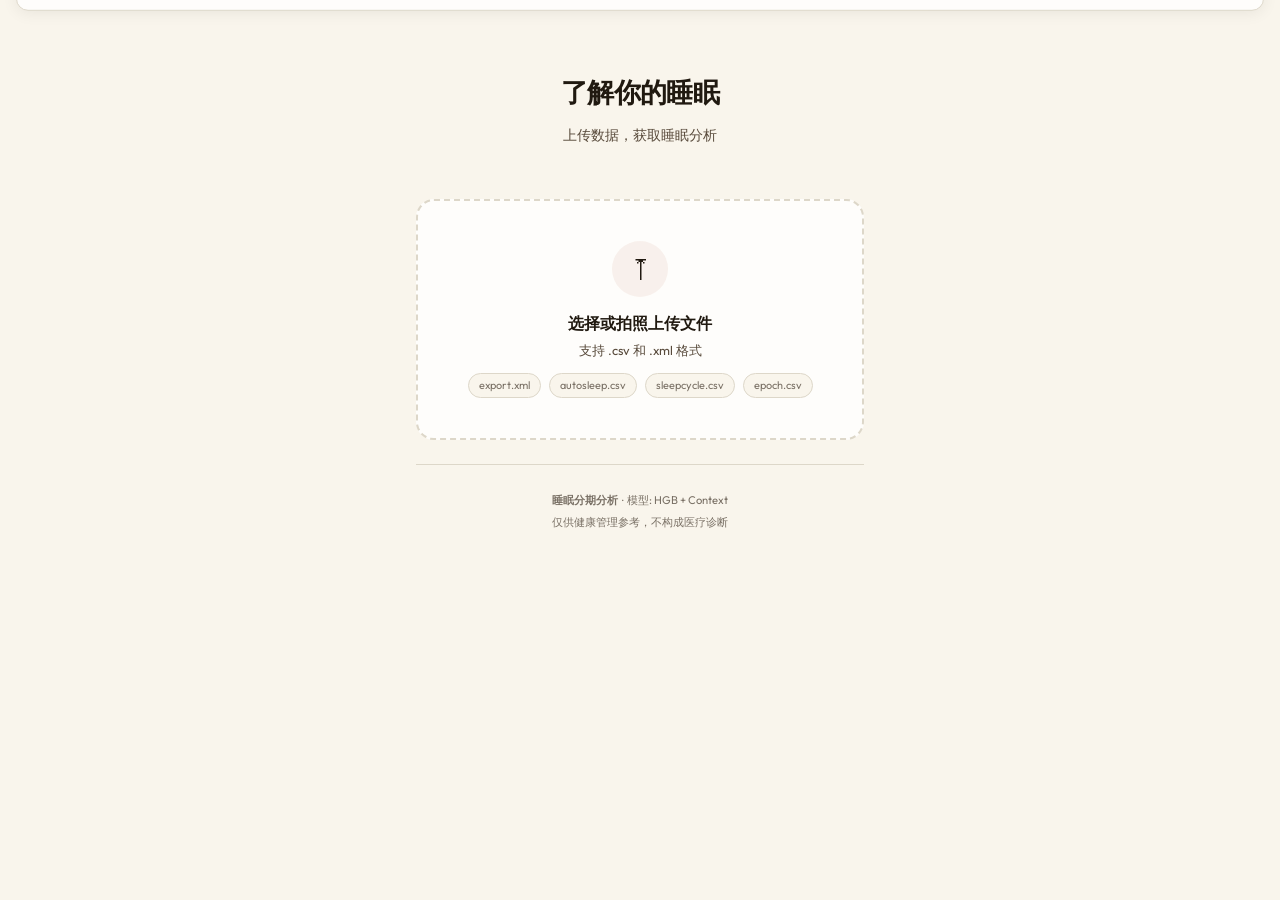
==== templates/mobile.html @ c44fa1e0 "Initial commit: Sleep analysis web app Co-Authored-By: Claude Opus 4.7 <noreply@anthropic.com>" ====
<!DOCTYPE html>
<html lang="zh-CN">
<head>
<meta charset="UTF-8">
<meta name="viewport" content="width=device-width, initial-scale=1.0, user-scalable=no">
<title>睡眠分析 — 移动端</title>
<link href="https://fonts.googleapis.com/css2?family=Sora:wght@500;600;700&family=Outfit:wght@400;500;600&display=swap" rel="stylesheet">
<style>
/* ── Design System: Premium Warm (Mobile) ── */
:root {
  --bg-cream: oklch(0.97 0.012 85);
  --bg-surface: oklch(0.99 0.005 85);
  --bg-card: oklch(0.995 0.003 85);
  --text-primary: oklch(0.22 0.02 75);
  --text-secondary: oklch(0.42 0.03 70);
  --text-muted: oklch(0.55 0.02 75);
  --accent: oklch(0.58 0.17 35);
  --accent-hover: oklch(0.52 0.15 35);
  --border: oklch(0.88 0.02 85);
  --shadow-sm: 0 1px 4px oklch(0 0 0 / 0.06);
  --shadow: 0 2px 16px oklch(0 0 0 / 0.07);
  --radius-sm: 8px;
  --radius: 12px;
  --radius-lg: 18px;
  --font-heading: 'Sora', -apple-system, sans-serif;
  --font-body: 'Outfit', 'Microsoft YaHei', 'PingFang SC', sans-serif;
  --ease: cubic-bezier(0.16, 1, 0.3, 1);
  --wake: #E8904C;
  --nrem: #5DAF8B;
  --rem: #8B7EC8;
  --success: #5DAF8B;
  --warning: #E8904C;
  --danger: #D35D47;
}

* { margin:0; padding:0; box-sizing:border-box; }
html { scroll-behavior: smooth; }
body {
  font-family: var(--font-body);
  background: var(--bg-cream);
  color: var(--text-primary);
  min-height: 100dvh;
  line-height: 1.6;
  -webkit-font-smoothing: antialiased;
  -webkit-tap-highlight-color: transparent;
}

.app-shell { max-width: 480px; margin: 0 auto; padding: 32px 16px 48px; }

h1, h2, h3 { font-family: var(--font-heading); }
h1 { font-size: 1.7rem; font-weight: 700; letter-spacing: -0.02em; text-align: center; }
h2 { font-size: 1.2rem; font-weight: 600; letter-spacing: -0.01em; }
h3 { font-size: 1rem; font-weight: 600; }

/* ── Hero ── */
.hero { text-align: center; padding: 40px 8px 28px; }
.hero h1 { margin-bottom: 8px; }
.hero .subtitle { font-size: 0.9rem; color: var(--text-secondary); max-width: 320px; margin: 0 auto; }

/* ── Upload ── */
.upload-zone {
  border: 2.5px dashed var(--border);
  border-radius: var(--radius-lg);
  padding: 40px 20px;
  text-align: center;
  cursor: pointer;
  transition: all 0.2s var(--ease);
  background: var(--bg-card);
  margin: 24px 0 16px;
  -webkit-tap-highlight-color: transparent;
  user-select: none;
  -webkit-user-select: none;
}
.upload-zone:active { border-color: var(--accent); background: oklch(0.72 0.08 45 / 0.05); transform: scale(0.985); }
.upload-icon {
  width: 56px; height: 56px;
  margin: 0 auto 14px;
  border-radius: 50%;
  background: oklch(0.72 0.08 45 / 0.12);
  display: flex; align-items: center; justify-content: center;
  font-size: 1.5rem;
}
.upload-zone h3 { font-size: 1rem; margin-bottom: 4px; }
.upload-zone p { font-size: 0.8rem; color: var(--text-secondary); }
.file-input { display: none; }

.format-badges {
  display: flex; flex-wrap: wrap; gap: 4px 8px;
  justify-content: center; margin-top: 12px;
}
.format-badge {
  font-size: 0.68rem; color: var(--text-muted);
  background: var(--bg-cream); padding: 3px 10px;
  border-radius: 100px; border: 1px solid var(--border);
}

.detect-badge {
  display: none;
  text-align: center;
  padding: 10px 16px;
  border-radius: 100px;
  font-size: 0.82rem;
  font-weight: 600;
  color: oklch(0.45 0.08 160);
  background: oklch(0.65 0.12 160 / 0.1);
  margin-bottom: 16px;
}

/* ── Results ── */
.results-container { display: none; animation: fadeUp 0.4s var(--ease); }
.results-container.visible { display: block; }
@keyframes fadeUp { from { opacity:0; transform:translateY(12px); } to { opacity:1; transform:translateY(0); } }

.card {
  background: var(--bg-card);
  border: 1px solid var(--border);
  border-radius: var(--radius-lg);
  padding: 20px;
  margin-bottom: 16px;
  box-shadow: var(--shadow-sm);
}

/* ── Score ── */
.score-display { text-align: center; padding: 12px 0 4px; }
.grade-badge {
  display: inline-block;
  padding: 5px 18px;
  border-radius: 100px;
  font-family: var(--font-heading);
  font-size: 1.2rem; font-weight: 700;
  color: #fff;
  margin: 6px 0;
}
.score-description { font-size: 0.82rem; color: var(--text-secondary); margin: 8px 0 0; }

/* ── Stage Chips ── */
.stage-row { display: flex; gap: 10px; justify-content: center; }
.stage-chip {
  flex: 1; max-width: 100px;
  text-align: center; padding: 14px 6px;
  border-radius: var(--radius);
  background: var(--bg-cream);
  border: 1px solid var(--border);
}
.stage-chip .dot { display:inline-block; width:10px; height:10px; border-radius:50%; margin-bottom:6px; }
.stage-chip .label { font-size: 0.72rem; font-weight: 600; display: block; }
.stage-chip .count { font-size: 1.2rem; font-weight: 700; margin: 2px 0; }
.stage-chip .pct { font-size: 0.68rem; color: var(--text-muted); }

/* ── Hypno Image ── */
.hypno-img { width: 100%; border-radius: var(--radius-sm); }

/* ── Mini Metrics ── */
.metrics-list { list-style: none; }
.metrics-list li {
  display: flex; align-items: center; justify-content: space-between;
  padding: 12px 0;
  border-bottom: 1px solid var(--border);
  font-size: 0.85rem;
}
.metrics-list li:last-child { border-bottom: none; }
.metric-label { color: var(--text-secondary); }
.metric-value { font-family: var(--font-heading); font-weight: 600; }
.metric-ref { font-size: 0.65rem; color: var(--text-muted); }
.metric-status { display: inline-block; width: 7px; height: 7px; border-radius: 50%; margin-right: 6px; }
.metric-status.normal { background: var(--success); }
.metric-status.borderline { background: var(--warning); }
.metric-status.concerning { background: var(--danger); }

/* ── Top Recommendation ── */
.rec-card {
  background: var(--bg-cream);
  border: 1px solid var(--border);
  border-radius: var(--radius);
  padding: 16px;
  border-left: 4px solid transparent;
}
.rec-card.critical { border-left-color: var(--danger); }
.rec-card.warning { border-left-color: var(--warning); }
.rec-card.info { border-left-color: var(--success); }
.rec-severity {
  display: inline-block;
  padding: 2px 10px;
  border-radius: 100px;
  font-size: 0.68rem; font-weight: 600;
  color: #fff;
  margin-bottom: 8px;
}
.rec-severity.critical { background: var(--danger); }
.rec-severity.warning { background: var(--warning); }
.rec-severity.info { background: var(--success); }
.rec-issue { font-weight: 600; font-size: 0.88rem; margin-bottom: 6px; }
.rec-advice { color: var(--text-secondary); font-size: 0.82rem; line-height: 1.7; }

/* ── Link to Full Report ── */
.full-report-link {
  display: block;
  text-align: center;
  padding: 14px;
  margin-top: 12px;
  border-radius: var(--radius);
  background: var(--accent);
  color: #fff;
  text-decoration: none;
  font-family: var(--font-heading);
  font-weight: 600;
  font-size: 0.9rem;
  transition: all 0.2s var(--ease);
  letter-spacing: -0.01em;
}
.full-report-link:active { transform: scale(0.97); background: var(--accent-hover); }

/* ── Loading ── */
.loading-overlay {
  display: none;
  position: fixed; inset: 0;
  background: rgba(0,0,0,0.25);
  backdrop-filter: blur(3px);
  z-index: 1000;
  align-items: center; justify-content: center;
}
.loading-overlay.active { display: flex; }
.loading-spinner {
  width: 38px; height: 38px;
  border: 3px solid var(--border);
  border-top-color: var(--accent);
  border-radius: 50%;
  animation: spin 0.7s linear infinite;
}
@keyframes spin { to { transform:rotate(360deg); } }

/* ── Toast ── */
.toast {
  position: fixed; top: 16px; right: 16px; left: 16px;
  padding: 12px 18px;
  border-radius: var(--radius);
  background: var(--bg-card);
  border: 1px solid var(--border);
  font-size: 0.82rem; font-weight: 500;
  z-index: 2000;
  text-align: center;
  transform: translateY(-120%);
  transition: transform 0.3s cubic-bezier(0.34, 1.56, 0.64, 1);
  box-shadow: var(--shadow);
}
.toast.show { transform: translateY(0); }
.toast.error { border-color: var(--danger); color: var(--danger); }
.toast.success { border-color: var(--success); color: var(--success); }

/* ── Footer ── */
.footer {
  text-align: center; color: var(--text-muted);
  font-size: 0.7rem; padding-top: 24px; margin-top: 24px;
  border-top: 1px solid var(--border); line-height: 2;
}
</style>
</head>
<body>

<div class="app-shell">

  <!-- Hero -->
  <header class="hero">
    <h1>了解你的睡眠</h1>
    <p class="subtitle">上传数据，获取睡眠分析</p>
  </header>

  <!-- Upload -->
  <div class="upload-zone" id="uploadZone">
    <div class="upload-icon">&#10514;</div>
    <h3>选择或拍照上传文件</h3>
    <p>支持 .csv 和 .xml 格式</p>
    <div class="format-badges">
      <span class="format-badge">export.xml</span>
      <span class="format-badge">autosleep.csv</span>
      <span class="format-badge">sleepcycle.csv</span>
      <span class="format-badge">epoch.csv</span>
    </div>
  </div>
  <div class="detect-badge" id="detectBadge"></div>
  <input type="file" id="fileInput" class="file-input" accept=".csv,.xml" capture="environment">

  <!-- Results -->
  <div class="results-container" id="resultsContainer">

    <!-- Score -->
    <div class="card">
      <div class="score-display">
        <div id="scoreGauge" style="display:flex;justify-content:center;margin-bottom:6px;"></div>
        <div class="grade-badge" id="gradeBadge"></div>
        <p class="score-description" id="scoreSummary"></p>
      </div>
    </div>

    <!-- Stage Summary -->
    <div class="card">
      <h3 style="margin-bottom:12px;text-align:center;">睡眠阶段</h3>
      <div class="stage-row" id="stageSummary"></div>
    </div>

    <!-- Hypnogram Image -->
    <div class="card" id="hypnoCard" style="display:none;">
      <h3 style="margin-bottom:12px;">睡眠分期图</h3>
      <img class="hypno-img" id="hypnoImage" alt="睡眠分期图">
    </div>

    <!-- Top Metrics -->
    <div class="card">
      <h3 style="margin-bottom:12px;">关键指标</h3>
      <ul class="metrics-list" id="metricsList"></ul>
    </div>

    <!-- Top Recommendation -->
    <div class="card">
      <h3 style="margin-bottom:12px;">首要建议</h3>
      <div id="topRecommendation"></div>
    </div>

    <!-- Full Report Link -->
    <a class="full-report-link" href="/" target="_blank">在桌面端查看完整报告 →</a>

    <!-- Disclaimer -->
    <p style="text-align:center;font-size:0.72rem;color:var(--text-muted);margin-top:12px;line-height:1.6;">
      基于可穿戴设备算法估算，不等同于临床多导睡眠图（PSG）诊断。仅供健康管理参考。
    </p>

  </div>

  <footer class="footer">
    <strong>睡眠分期分析</strong> &nbsp;·&nbsp; 模型: HGB + Context<br>
    仅供健康管理参考，不构成医疗诊断
  </footer>
</div>

<!-- Loading -->
<div class="loading-overlay" id="loadingOverlay"><div class="loading-spinner"></div></div>
<!-- Toast -->
<div class="toast" id="toast"></div>

<script>
const App = { sessionId: null, currentData: null };

// ── Upload ──
const uploadZone = document.getElementById('uploadZone');
const fileInput = document.getElementById('fileInput');

uploadZone.addEventListener('click', () => fileInput.click());
fileInput.addEventListener('change', e => { if (e.target.files[0]) handleFile(e.target.files[0]); });

// Prevent double-tap zoom on upload zone
uploadZone.addEventListener('touchstart', function(e) {
  if (e.target === uploadZone || uploadZone.contains(e.target)) {
    e.preventDefault();
    this.click();
  }
});

async function handleFile(file) {
  showLoading(true);
  const formData = new FormData();
  formData.append('file', file);

  try {
    const resp = await fetch('/api/upload', { method: 'POST', body: formData });
    const data = await resp.json();
    if (!resp.ok) {
      showToast(data.error || '上传失败', 'error');
      document.getElementById('detectBadge').style.display = 'none';
      showLoading(false);
      return;
    }
    App.currentData = data;
    App.sessionId = data.session_id;
    renderResults(data);
    showToast('分析完成', 'success');
    document.getElementById('detectBadge').style.display = 'block';
    document.getElementById('detectBadge').textContent = '✓ 检测到: ' + data.format_label;
    document.getElementById('resultsContainer').scrollIntoView({ behavior: 'smooth' });
  } catch (err) {
    showToast('网络错误: ' + err.message, 'error');
  }
  showLoading(false);
}

// ── Render ──
function renderResults(data) {
  const container = document.getElementById('resultsContainer');
  container.classList.add('visible');

  renderScore(data.sleep_score, data.summary);
  renderStageSummary(data.label_counts);
  renderHypnoImage(data.hypno_b64);
  renderTopMetrics(data.metrics, data.ref_comparison);
  renderTopRecommendation(data.recommendations);
}

function renderScore(scoreData, summary) {
  if (!scoreData) return;
  const { total_score, grade, grade_label } = scoreData;

  const r = 50, circ = 2 * Math.PI * r, off = circ * (1 - total_score / 100);
  const colors = { 'A+': '#2E7D32', 'A': '#388E3C', 'B+': '#558B2F', 'B': '#689F38',
    'C+': '#F9A825', 'C': '#F57F17', 'D': '#E65100', 'F': '#BF360C' };
  const badgeColor = colors[grade] || '#999';

  document.getElementById('scoreGauge').innerHTML = `
    <svg width="130" height="82" viewBox="0 0 140 88">
      <defs>
        <linearGradient id="scoreGrad" x1="0%" y1="0%" x2="100%" y2="0%">
          <stop offset="0%" style="stop-color:#D35D47;stop-opacity:1" />
          <stop offset="50%" style="stop-color:#E8904C;stop-opacity:1" />
          <stop offset="100%" style="stop-color:#5DAF8B;stop-opacity:1" />
        </linearGradient>
      </defs>
      <circle cx="70" cy="70" r="${r}" fill="none" stroke="#EDE0D4" stroke-width="10"
              stroke-dasharray="${circ}" stroke-dashoffset="0" transform="rotate(180 70 70)" />
      <circle cx="70" cy="70" r="${r}" fill="none" stroke="url(#scoreGrad)" stroke-width="10"
              stroke-dasharray="${circ}" stroke-dashoffset="${off}" stroke-linecap="round"
              transform="rotate(180 70 70)" style="transition:stroke-dashoffset 0.8s cubic-bezier(0.34,1.56,0.64,1);" />
      <text x="70" y="66" text-anchor="middle" font-family="Sora,sans-serif"
            font-size="30" font-weight="700" fill="${badgeColor}">${total_score}</text>
      <text x="70" y="80" text-anchor="middle" font-family="Outfit,sans-serif"
            font-size="9" fill="#A38B78">/ 100</text>
    </svg>`;
  document.getElementById('gradeBadge').style.background = badgeColor;
  document.getElementById('gradeBadge').textContent = grade + ' · ' + grade_label;
  document.getElementById('scoreSummary').textContent = summary?.plain_summary || '';
}

function renderStageSummary(counts) {
  const total = (counts.Wake || 0) + (counts.NREM || 0) + (counts.REM || 0);
  const stages = [
    { key: 'Wake', color: 'var(--wake)', label: '清醒' },
    { key: 'NREM', color: 'var(--nrem)', label: 'NREM' },
    { key: 'REM', color: 'var(--rem)', label: 'REM' },
  ];
  document.getElementById('stageSummary').innerHTML = stages.map(s => {
    const count = counts[s.key] || 0;
    const pct = total > 0 ? (count / total * 100).toFixed(1) : '0.0';
    return `<div class="stage-chip">
      <span class="dot" style="background:${s.color}"></span>
      <span class="label">${s.label}</span>
      <span class="count">${count}</span>
      <span class="pct">${pct}%</span>
    </div>`;
  }).join('');
}

function renderHypnoImage(hypnoB64) {
  const card = document.getElementById('hypnoCard');
  const img = document.getElementById('hypnoImage');
  if (hypnoB64) {
    img.src = 'data:image/png;base64,' + hypnoB64;
    card.style.display = 'block';
  } else {
    card.style.display = 'none';
  }
}

function renderTopMetrics(metrics, refComp) {
  const topKeys = [
    '总睡眠时长 TST (分钟)',
    '睡眠效率 SE (%)',
    '入睡后清醒 WASO (分钟)',
  ];
  const list = document.getElementById('metricsList');
  list.innerHTML = topKeys.filter(k => metrics[k] !== undefined).map(k => {
    const val = metrics[k];
    const rc = refComp ? refComp[k] : null;
    const status = rc ? rc.status : 'unknown';
    const refText = rc ? rc.reference_range : '';
    return `<li>
      <span class="metric-label"><span class="metric-status ${status}"></span>${k}</span>
      <span>
        <span class="metric-value">${val}</span>
        ${refText ? `<br><span class="metric-ref">参考: ${refText}</span>` : ''}
      </span>
    </li>`;
  }).join('');
}

function renderTopRecommendation(recs) {
  const container = document.getElementById('topRecommendation');
  if (!recs || recs.length === 0) {
    container.innerHTML = '<p style="color:var(--text-muted);font-size:0.85rem;">暂无建议</p>';
    return;
  }
  const r = recs[0];
  const sevLabels = { critical: '重点关注', warning: '建议改善', info: '温馨提示' };
  container.innerHTML = `
    <div class="rec-card ${r.severity}">
      <span class="rec-severity ${r.severity}">${sevLabels[r.severity] || r.severity}</span>
      <div class="rec-issue">${r.issue}</div>
      <div class="rec-advice">${r.advice}</div>
    </div>
    ${recs.length > 1 ? '<p style="text-align:center;font-size:0.78rem;color:var(--text-muted);margin-top:8px;">还有 ' + (recs.length - 1) + ' 条建议，请查看完整报告</p>' : ''}
  `;
}

// ── Utilities ──
function showLoading(on) { document.getElementById('loadingOverlay').classList.toggle('active', on); }

function showToast(msg, type) {
  const toast = document.getElementById('toast');
  toast.textContent = msg;
  toast.className = 'toast ' + type + ' show';
  clearTimeout(toast._t);
  toast._t = setTimeout(() => toast.classList.remove('show'), 2800);
}
</script>
</body>
</html>
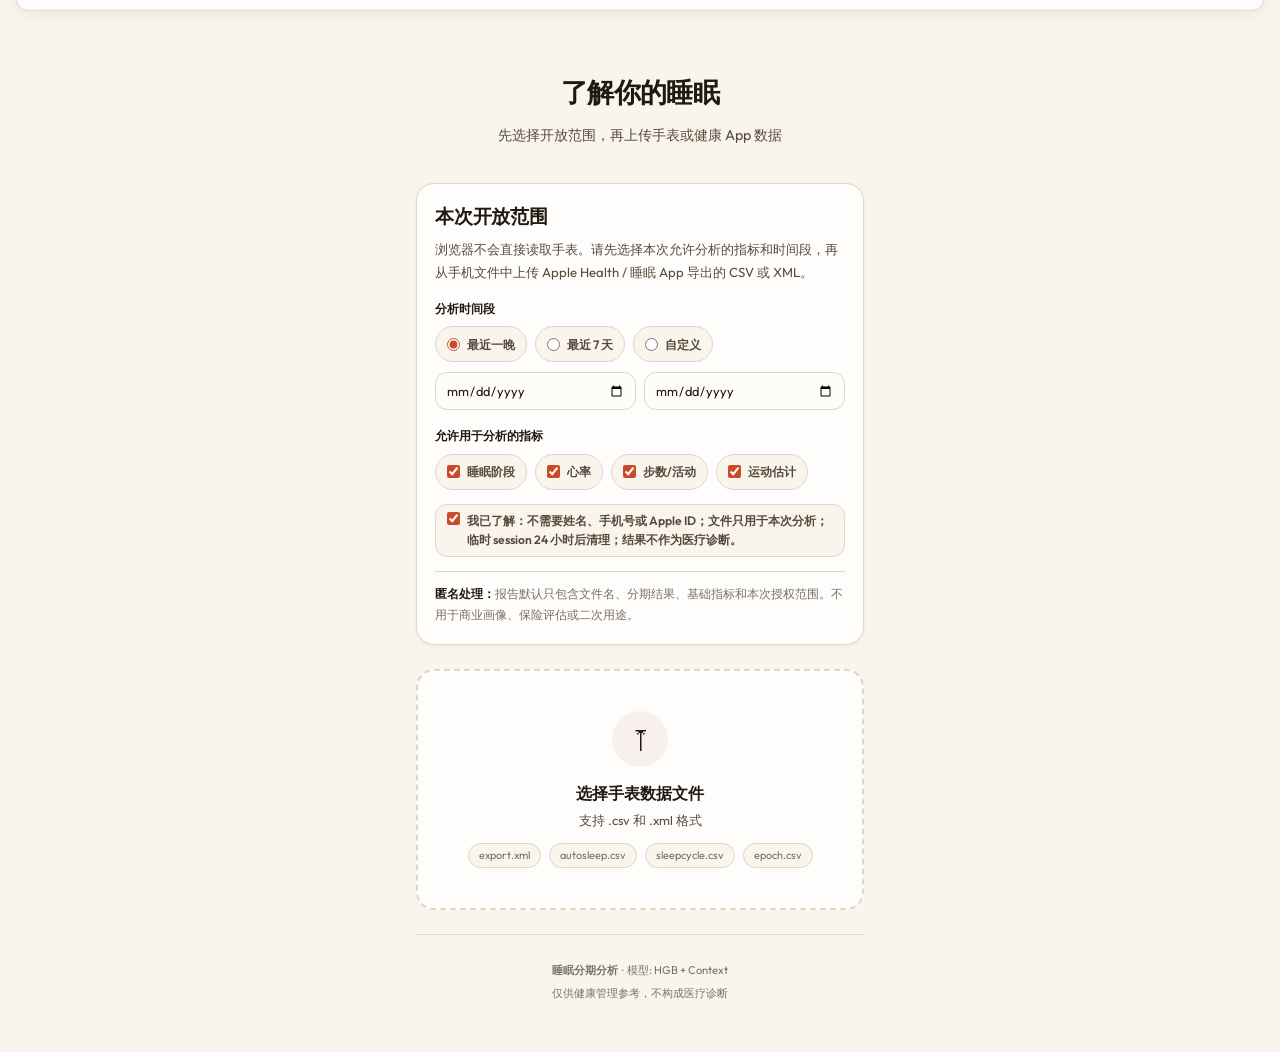
==== commit 3bf0a227: "update: server, reports, format converter, and UI templates Co-Authored-By: Claude Opus 4.7 <noreply" ====
--- a/templates/mobile.html
+++ b/templates/mobile.html
@@ -106,6 +106,229 @@
   margin-bottom: 16px;
 }
 
+.permission-panel {
+  background: var(--bg-card);
+  border: 1px solid var(--border);
+  border-radius: var(--radius-lg);
+  padding: 18px;
+  margin: 8px 0 16px;
+  box-shadow: var(--shadow-sm);
+}
+
+.permission-panel h2 {
+  margin-bottom: 6px;
+  text-align: left;
+}
+
+.permission-copy {
+  color: var(--text-secondary);
+  font-size: 0.82rem;
+  line-height: 1.7;
+}
+
+.scope-group {
+  margin-top: 16px;
+}
+
+.scope-title {
+  display: block;
+  margin-bottom: 8px;
+  color: var(--text-primary);
+  font-size: 0.76rem;
+  font-weight: 700;
+}
+
+.segment-row,
+.metric-grid {
+  display: flex;
+  flex-wrap: wrap;
+  gap: 8px;
+}
+
+.segment,
+.metric-toggle,
+.privacy-consent {
+  display: inline-flex;
+  align-items: center;
+  gap: 7px;
+  min-height: 36px;
+  border: 1px solid var(--border);
+  border-radius: 999px;
+  background: var(--bg-cream);
+  padding: 7px 11px;
+  color: var(--text-secondary);
+  font-size: 0.76rem;
+  font-weight: 600;
+}
+
+.segment input,
+.metric-toggle input,
+.privacy-consent input {
+  accent-color: var(--accent);
+}
+
+.custom-dates {
+  display: grid;
+  grid-template-columns: 1fr 1fr;
+  gap: 8px;
+  margin-top: 10px;
+}
+
+.custom-dates input {
+  min-height: 38px;
+  border: 1px solid var(--border);
+  border-radius: var(--radius);
+  background: var(--bg-surface);
+  color: var(--text-primary);
+  padding: 0 10px;
+  font: inherit;
+  font-size: 0.8rem;
+}
+
+.privacy-consent {
+  width: 100%;
+  align-items: flex-start;
+  border-radius: var(--radius);
+  margin-top: 14px;
+  line-height: 1.55;
+}
+
+.privacy-note {
+  border-top: 1px solid var(--border);
+  margin-top: 14px;
+  padding-top: 12px;
+  color: var(--text-muted);
+  font-size: 0.72rem;
+  line-height: 1.8;
+}
+
+.privacy-note strong {
+  color: var(--text-primary);
+}
+
+.scope-summary {
+  display: grid;
+  gap: 8px;
+  color: var(--text-secondary);
+  font-size: 0.82rem;
+}
+
+.scope-summary b {
+  color: var(--text-primary);
+}
+
+.mobile-file-inspector {
+  display: none;
+  background: var(--bg-card);
+  border: 1px solid var(--border);
+  border-radius: var(--radius-lg);
+  padding: 18px;
+  margin: 0 0 16px;
+  box-shadow: var(--shadow-sm);
+}
+
+.mobile-file-inspector.visible {
+  display: block;
+}
+
+.mobile-file-inspector h3 {
+  margin-bottom: 5px;
+}
+
+.inspect-message,
+.inspect-meta {
+  color: var(--text-secondary);
+  font-size: 0.8rem;
+  line-height: 1.65;
+}
+
+.inspect-meta {
+  color: var(--text-muted);
+  margin-top: 4px;
+}
+
+.mobile-window-list {
+  display: grid;
+  gap: 8px;
+  margin-top: 12px;
+  max-height: 250px;
+  overflow-y: auto;
+  padding: 6px 6px 6px 0;
+  border-top: 1px solid var(--border);
+  border-bottom: 1px solid var(--border);
+  scrollbar-color: var(--accent) var(--bg-cream);
+  scrollbar-width: thin;
+}
+
+.mobile-window-toolbar {
+  display: grid;
+  gap: 9px;
+  margin-top: 12px;
+}
+
+.mobile-window-count {
+  display: block;
+  padding: 8px 10px;
+  border: 1px solid var(--border);
+  border-radius: var(--radius-sm);
+  background: rgba(244,237,226,0.68);
+  color: var(--text-secondary);
+  font-size: 0.76rem;
+  font-weight: 700;
+}
+
+.mobile-window-choice {
+  display: grid;
+  grid-template-columns: 20px 1fr;
+  gap: 8px;
+  align-items: start;
+  border: 1px solid var(--border);
+  border-radius: var(--radius);
+  background: var(--bg-cream);
+  padding: 9px;
+}
+
+.mobile-window-choice input {
+  margin-top: 4px;
+  accent-color: var(--accent);
+}
+
+.mobile-window-choice strong,
+.mobile-window-choice span {
+  display: block;
+}
+
+.mobile-window-choice strong {
+  font-size: 0.82rem;
+}
+
+.mobile-window-choice span {
+  color: var(--text-muted);
+  font-size: 0.7rem;
+}
+
+.mobile-inspector-actions {
+  display: grid;
+  gap: 8px;
+  margin-top: 12px;
+}
+
+.mobile-action-btn {
+  min-height: 42px;
+  border: 0;
+  border-radius: var(--radius);
+  background: var(--accent);
+  color: #fff;
+  font: inherit;
+  font-weight: 700;
+}
+
+.mobile-action-btn.secondary {
+  background: var(--bg-cream);
+  color: var(--text-primary);
+  border: 1px solid var(--border);
+}
+
 /* ── Results ── */
 .results-container { display: none; animation: fadeUp 0.4s var(--ease); }
 .results-container.visible { display: block; }
@@ -262,13 +485,45 @@
   <!-- Hero -->
   <header class="hero">
     <h1>了解你的睡眠</h1>
-    <p class="subtitle">上传数据，获取睡眠分析</p>
+    <p class="subtitle">先选择开放范围，再上传手表或健康 App 数据</p>
   </header>
+
+  <!-- Permission Scope -->
+  <section class="permission-panel" aria-label="本次数据授权范围">
+    <h2>本次开放范围</h2>
+    <p class="permission-copy">浏览器不会直接读取手表。请先选择本次允许分析的指标和时间段，再从手机文件中上传 Apple Health / 睡眠 App 导出的 CSV 或 XML。</p>
+    <div class="scope-group">
+      <span class="scope-title">分析时间段</span>
+      <div class="segment-row">
+        <label class="segment"><input type="radio" name="mobileTimeRange" value="latest-night" checked>最近一晚</label>
+        <label class="segment"><input type="radio" name="mobileTimeRange" value="last-7-days">最近 7 天</label>
+        <label class="segment"><input type="radio" name="mobileTimeRange" value="custom">自定义</label>
+      </div>
+      <div class="custom-dates">
+        <input type="date" id="mobileStartDate" aria-label="开始日期">
+        <input type="date" id="mobileEndDate" aria-label="结束日期">
+      </div>
+    </div>
+    <div class="scope-group">
+      <span class="scope-title">允许用于分析的指标</span>
+      <div class="metric-grid">
+        <label class="metric-toggle"><input type="checkbox" name="mobileMetricScope" value="sleep_stage" checked>睡眠阶段</label>
+        <label class="metric-toggle"><input type="checkbox" name="mobileMetricScope" value="heart_rate" checked>心率</label>
+        <label class="metric-toggle"><input type="checkbox" name="mobileMetricScope" value="steps" checked>步数/活动</label>
+        <label class="metric-toggle"><input type="checkbox" name="mobileMetricScope" value="motion" checked>运动估计</label>
+      </div>
+    </div>
+    <label class="privacy-consent">
+      <input type="checkbox" id="mobilePrivacyAck" checked>
+      <span>我已了解：不需要姓名、手机号或 Apple ID；文件只用于本次分析；临时 session 24 小时后清理；结果不作为医疗诊断。</span>
+    </label>
+    <p class="privacy-note"><strong>匿名处理：</strong>报告默认只包含文件名、分期结果、基础指标和本次授权范围。不用于商业画像、保险评估或二次用途。</p>
+  </section>
 
   <!-- Upload -->
   <div class="upload-zone" id="uploadZone">
     <div class="upload-icon">&#10514;</div>
-    <h3>选择或拍照上传文件</h3>
+    <h3>选择手表数据文件</h3>
     <p>支持 .csv 和 .xml 格式</p>
     <div class="format-badges">
       <span class="format-badge">export.xml</span>
@@ -280,16 +535,27 @@
   <div class="detect-badge" id="detectBadge"></div>
   <input type="file" id="fileInput" class="file-input" accept=".csv,.xml" capture="environment">
 
+  <div class="mobile-file-inspector" id="mobileFileInspector">
+    <h3>选择一晚分析</h3>
+    <div class="inspect-message" id="mobileInspectMessage">选择文件后，系统会扫描其中包含的日期或睡眠窗口。</div>
+    <div class="inspect-meta" id="mobileInspectMeta"></div>
+    <div class="mobile-window-toolbar" id="mobileWindowToolbar" hidden>
+      <span class="mobile-window-count" id="mobileWindowSelectionCount">一次只能分析一晚，默认选择最新一晚</span>
+    </div>
+    <div class="mobile-window-list" id="mobileDateWindowList"></div>
+    <div class="mobile-inspector-actions">
+      <button class="mobile-action-btn" id="mobileAnalyzeSelectedBtn" type="button">分析这一晚</button>
+      <button class="mobile-action-btn secondary" id="mobileClearFileBtn" type="button">重新选择文件</button>
+    </div>
+  </div>
+
   <!-- Results -->
   <div class="results-container" id="resultsContainer">
 
-    <!-- Score -->
+    <!-- Scope Summary -->
     <div class="card">
-      <div class="score-display">
-        <div id="scoreGauge" style="display:flex;justify-content:center;margin-bottom:6px;"></div>
-        <div class="grade-badge" id="gradeBadge"></div>
-        <p class="score-description" id="scoreSummary"></p>
-      </div>
+      <h3 style="margin-bottom:12px;">本次数据范围</h3>
+      <div class="scope-summary" id="scopeSummary"></div>
     </div>
 
     <!-- Stage Summary -->
@@ -310,12 +576,6 @@
       <ul class="metrics-list" id="metricsList"></ul>
     </div>
 
-    <!-- Top Recommendation -->
-    <div class="card">
-      <h3 style="margin-bottom:12px;">首要建议</h3>
-      <div id="topRecommendation"></div>
-    </div>
-
     <!-- Full Report Link -->
     <a class="full-report-link" href="/" target="_blank">在桌面端查看完整报告 →</a>
 
@@ -338,14 +598,44 @@
 <div class="toast" id="toast"></div>
 
 <script>
-const App = { sessionId: null, currentData: null };
+const App = { sessionId: null, currentData: null, pendingFile: null, inspectData: null };
 
 // ── Upload ──
 const uploadZone = document.getElementById('uploadZone');
 const fileInput = document.getElementById('fileInput');
 
+function formatFileSize(bytes) {
+  if (!bytes && bytes !== 0) return '';
+  const units = ['B', 'KB', 'MB', 'GB'];
+  let size = bytes;
+  let unit = 0;
+  while (size >= 1024 && unit < units.length - 1) {
+    size /= 1024;
+    unit += 1;
+  }
+  return `${size.toFixed(unit === 0 ? 0 : 1)} ${units[unit]}`;
+}
+
+function escapeHtml(value) {
+  return String(value ?? '').replace(/[&<>"']/g, ch => ({
+    '&': '&amp;', '<': '&lt;', '>': '&gt;', '"': '&quot;', "'": '&#39;'
+  }[ch]));
+}
+
+function uploadFailureMessage(file, err) {
+  const message = err && err.message ? err.message : '';
+  if (message && !/failed to fetch|networkerror|load failed/i.test(message)) {
+    return message;
+  }
+  let hint = '上传连接失败，常见原因是文件过大、服务器超时，或线上环境拒绝了完整 Apple Health 导出。';
+  if (file && file.size > 50 * 1024 * 1024) {
+    hint += ` 当前文件大小为 ${formatFileSize(file.size)}，建议先提取最近一晚数据或上传较小的 CSV。`;
+  }
+  return hint;
+}
+
 uploadZone.addEventListener('click', () => fileInput.click());
-fileInput.addEventListener('change', e => { if (e.target.files[0]) handleFile(e.target.files[0]); });
+fileInput.addEventListener('change', e => { if (e.target.files[0]) inspectMobileFile(e.target.files[0]); });
 
 // Prevent double-tap zoom on upload zone
 uploadZone.addEventListener('touchstart', function(e) {
@@ -355,16 +645,128 @@
   }
 });
 
-async function handleFile(file) {
+function collectMobileUploadScope(formData) {
+  const timeRange = document.querySelector('input[name="mobileTimeRange"]:checked');
+  formData.append('time_range', timeRange ? timeRange.value : 'latest-night');
+  formData.append('start_date', document.getElementById('mobileStartDate')?.value || '');
+  formData.append('end_date', document.getElementById('mobileEndDate')?.value || '');
+  document.querySelectorAll('input[name="mobileMetricScope"]:checked').forEach(input => {
+    formData.append('metrics', input.value);
+  });
+  const selectedWindow = document.querySelector('input[name="mobileDateWindow"]:checked');
+  if (selectedWindow) formData.append('selected_windows', selectedWindow.value);
+  formData.append('privacy_ack', document.getElementById('mobilePrivacyAck')?.checked ? 'true' : 'false');
+}
+
+document.getElementById('mobileAnalyzeSelectedBtn').addEventListener('click', () => analyzeMobileSelectedFile());
+document.getElementById('mobileClearFileBtn').addEventListener('click', () => {
+  App.pendingFile = null;
+  App.inspectData = null;
+  fileInput.value = '';
+  document.getElementById('mobileFileInspector').classList.remove('visible');
+  document.getElementById('detectBadge').style.display = 'none';
+});
+function validateMobileUploadControls() {
+  if (!document.getElementById('mobilePrivacyAck')?.checked) {
+    showToast('请先确认匿名处理与隐私说明。', 'error');
+    return false;
+  }
+  if (!document.querySelectorAll('input[name="mobileMetricScope"]:checked').length) {
+    showToast('请至少开放一个指标用于分析。', 'error');
+    return false;
+  }
+  const timeRange = document.querySelector('input[name="mobileTimeRange"]:checked')?.value;
+  if (timeRange === 'custom' && (!document.getElementById('mobileStartDate')?.value || !document.getElementById('mobileEndDate')?.value)) {
+    showToast('请选择自定义时间段的开始和结束日期。', 'error');
+    return false;
+  }
+  const selectedWindows = document.querySelectorAll('input[name="mobileDateWindow"]:checked');
+  if (App.inspectData?.can_filter && selectedWindows.length !== 1) {
+    showToast('请只选择一个睡眠窗口。', 'error');
+    return false;
+  }
+  return true;
+}
+
+async function inspectMobileFile(file) {
+  App.pendingFile = file;
+  App.inspectData = null;
   showLoading(true);
   const formData = new FormData();
   formData.append('file', file);
+  try {
+    const resp = await fetch('/api/inspect-file', { method: 'POST', body: formData });
+    const data = await resp.json().catch(() => ({}));
+    if (!resp.ok) throw new Error(data.error || data.message || '日期范围识别失败');
+    App.inspectData = data;
+    renderMobileFileInspector(data, file);
+    if (!data.can_filter) {
+      await analyzeMobileSelectedFile(false);
+    } else {
+      document.getElementById('mobileFileInspector').scrollIntoView({ behavior: 'smooth', block: 'center' });
+      showToast(data.message || '已识别文件日期', 'success');
+    }
+  } catch (err) {
+    showToast(uploadFailureMessage(file, err), 'error');
+  }
+  showLoading(false);
+}
+
+function renderMobileFileInspector(data, file) {
+  const panel = document.getElementById('mobileFileInspector');
+  const list = document.getElementById('mobileDateWindowList');
+  const toolbar = document.getElementById('mobileWindowToolbar');
+  const defaultIds = new Set(data.default_window_ids || []);
+  panel.classList.add('visible');
+  document.getElementById('mobileInspectMessage').textContent = data.message || '已完成日期扫描。';
+  document.getElementById('mobileInspectMeta').textContent = (data.format_label || file.name) + ' · ' + file.name + ' · ' + formatFileSize(file.size);
+  if (!data.windows || !data.windows.length) {
+    toolbar.hidden = true;
+    list.innerHTML = '<div class="inspect-message">未识别到可选日期，将分析整个文件。</div>';
+    document.getElementById('mobileAnalyzeSelectedBtn').textContent = '分析整个文件';
+    return;
+  }
+  toolbar.hidden = false;
+  document.getElementById('mobileAnalyzeSelectedBtn').textContent = '分析这一晚';
+  const windows = [...data.windows].sort((a, b) => String(b.start || '').localeCompare(String(a.start || '')));
+  list.innerHTML = windows.map((w, idx) => {
+    const checked = defaultIds.has(w.id) || (!defaultIds.size && idx === 0);
+    const detail = (w.start || '').replace('T', ' ').slice(0, 16) + ' - ' + (w.end || '').replace('T', ' ').slice(0, 16);
+    return '<label class="mobile-window-choice">' +
+      '<input type="radio" name="mobileDateWindow" value="' + escapeHtml(w.id) + '"' + (checked ? ' checked' : '') + '>' +
+      '<span><strong>' + escapeHtml(w.label) + '</strong><span>' + escapeHtml(detail) + '</span></span>' +
+    '</label>';
+  }).join('');
+  list.querySelectorAll('input[name="mobileDateWindow"]').forEach(input => {
+    input.addEventListener('change', updateMobileWindowSelectionCount);
+  });
+  updateMobileWindowSelectionCount();
+}
+
+function updateMobileWindowSelectionCount() {
+  const boxes = Array.from(document.querySelectorAll('input[name="mobileDateWindow"]'));
+  const selected = boxes.filter(box => box.checked).length;
+  const el = document.getElementById('mobileWindowSelectionCount');
+  if (!el) return;
+  el.textContent = `一次仅分析一晚 · 已选择 ${selected}/${boxes.length} 个睡眠窗口`;
+}
+
+async function analyzeMobileSelectedFile(manageLoading = true) {
+  if (!App.pendingFile) {
+    showToast('请先选择文件。', 'error');
+    return;
+  }
+  if (!validateMobileUploadControls()) return;
+  if (manageLoading) showLoading(true);
+  const formData = new FormData();
+  formData.append('file', App.pendingFile);
+  collectMobileUploadScope(formData);
 
   try {
     const resp = await fetch('/api/upload', { method: 'POST', body: formData });
-    const data = await resp.json();
+    const data = await resp.json().catch(() => ({}));
     if (!resp.ok) {
-      showToast(data.error || '上传失败', 'error');
+      showToast(data.error || `上传失败 (${resp.status})`, 'error');
       document.getElementById('detectBadge').style.display = 'none';
       showLoading(false);
       return;
@@ -377,7 +779,7 @@
     document.getElementById('detectBadge').textContent = '✓ 检测到: ' + data.format_label;
     document.getElementById('resultsContainer').scrollIntoView({ behavior: 'smooth' });
   } catch (err) {
-    showToast('网络错误: ' + err.message, 'error');
+    showToast(uploadFailureMessage(App.pendingFile, err), 'error');
   }
   showLoading(false);
 }
@@ -387,11 +789,31 @@
   const container = document.getElementById('resultsContainer');
   container.classList.add('visible');
 
-  renderScore(data.sleep_score, data.summary);
+  renderScopeSummary(data.format_metadata?.upload_scope);
   renderStageSummary(data.label_counts);
   renderHypnoImage(data.hypno_b64);
-  renderTopMetrics(data.metrics, data.ref_comparison);
-  renderTopRecommendation(data.recommendations);
+  renderTopMetrics(data.metrics, null);
+}
+
+function renderScopeSummary(scope) {
+  const el = document.getElementById('scopeSummary');
+  if (!el) return;
+  if (!scope) {
+    el.innerHTML = '<span>未记录授权范围</span>';
+    return;
+  }
+  const selectedWindows = scope.selected_windows || [];
+  const timeText = selectedWindows.length
+    ? selectedWindows.map(w => w.label).join('、')
+    : scope.time_range === 'custom'
+    ? `${scope.start_date || '未指定'} 至 ${scope.end_date || '未指定'}`
+    : (scope.time_range_label || '最近一晚');
+  const metrics = (scope.metric_labels || []).join('、') || '未指定';
+  el.innerHTML = `
+    <div><b>时间段：</b>${timeText}</div>
+    <div><b>指标：</b>${metrics}</div>
+    <div><b>匿名处理：</b>${scope.privacy_acknowledged ? '已确认' : '未确认'}</div>
+  `;
 }
 
 function renderScore(scoreData, summary) {
